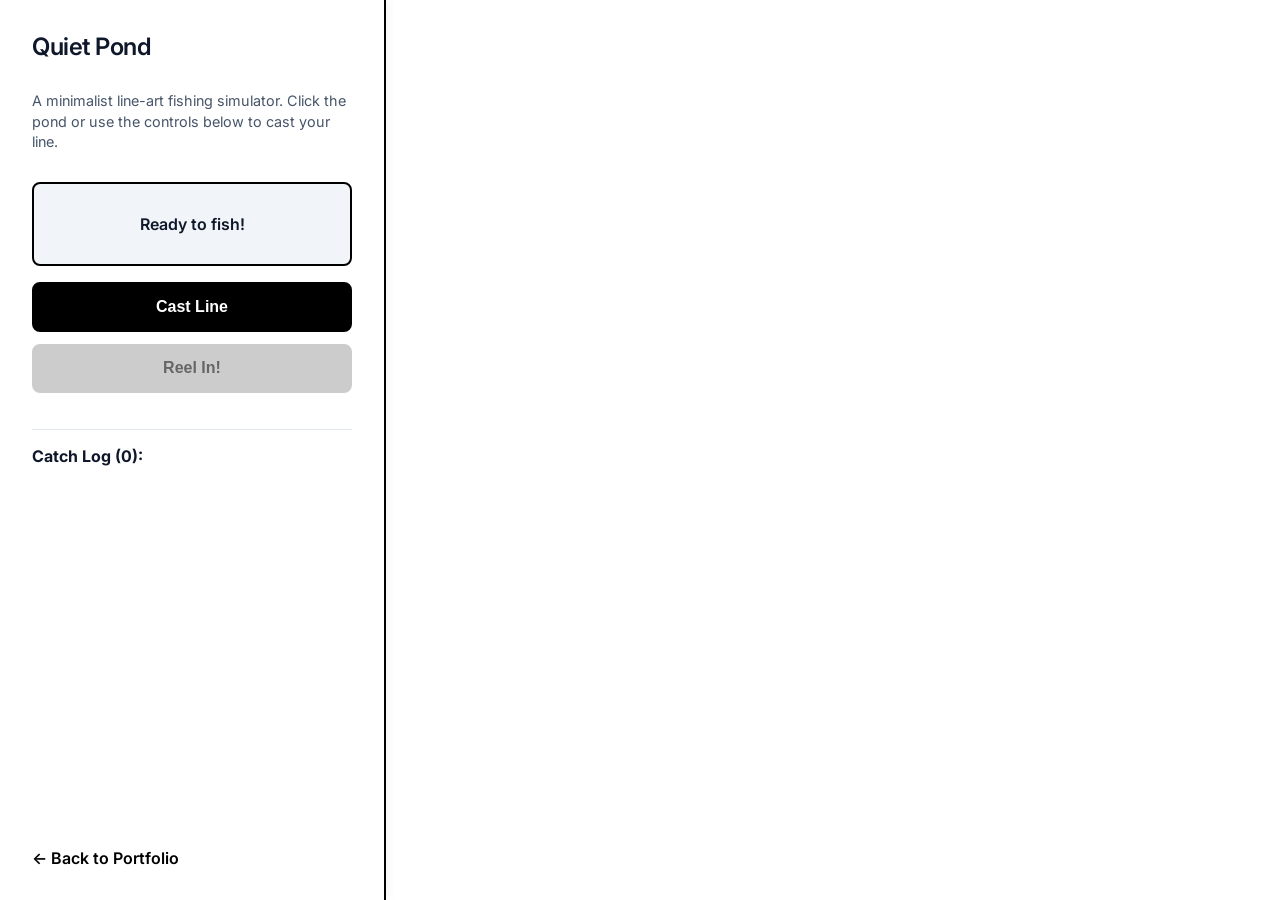
==== fishing.html @ 8e75d158 "Create fishing.html" ====
<!DOCTYPE html>
<html lang="en">
<head>
    <meta charset="UTF-8">
    <meta name="viewport" content="width=device-width, initial-scale=1.0">
    <title>Quiet Pond - Line Art Fishing</title>
    <link href="https://fonts.googleapis.com/css2?family=Inter:wght@400;600&display=swap" rel="stylesheet">
    <style>
        body {
            margin: 0;
            font-family: 'Inter', sans-serif;
            background-color: #f8f9fa;
            color: #0f172a;
            display: flex;
            height: 100vh;
            overflow: hidden;
        }
        #sidebar {
            width: 320px;
            background-color: #ffffff;
            padding: 2rem;
            box-shadow: 2px 0 10px rgba(0,0,0,0.05);
            z-index: 10;
            display: flex;
            flex-direction: column;
            border-right: 2px solid #000;
        }
        #game-container {
            flex: 1;
            height: 100%;
            background-color: #ffffff;
            position: relative;
        }
        canvas {
            display: block;
            width: 100%;
            height: 100%;
            cursor: pointer;
        }
        h1 { font-size: 1.5rem; margin-top: 0; font-weight: 600; letter-spacing: -0.5px; }
        p { font-size: 0.9rem; color: #475569; line-height: 1.4; }
        .control-group { margin-top: 1rem; }
        
        button {
            display: block;
            width: 100%;
            padding: 0.85rem;
            margin-bottom: 0.75rem;
            background-color: #000000;
            color: #ffffff;
            border: 2px solid #000000;
            border-radius: 8px;
            cursor: pointer;
            font-weight: 600;
            font-size: 1rem;
            transition: all 0.15s ease;
        }
        button:hover { 
            background-color: #ffffff; 
            color: #000000; 
        }
        button:disabled {
            background-color: #cccccc;
            border-color: #cccccc;
            cursor: not-allowed;
            color: #666666;
        }
        #status {
            margin-top: 1rem;
            padding: 1rem;
            background-color: #f1f5f9;
            border: 2px solid #000;
            border-radius: 8px;
            font-weight: 600;
            text-align: center;
            min-height: 48px;
            display: flex;
            align-items: center;
            justify-content: center;
        }
        #inventory-container {
            margin-top: 1.5rem;
            flex: 1;
            overflow-y: auto;
            border-top: 1px solid #e2e8f0;
            padding-top: 1rem;
        }
        .fish-item {
            font-size: 0.85rem;
            padding: 0.5rem 0;
            border-bottom: 1px dashed #cbd5e1;
            display: flex;
            justify-content: space-between;
        }
        .rarity-Common { color: #475569; }
        .rarity-Rare { font-weight: 600; color: #000; }
        .rarity-Legendary { font-weight: 600; text-decoration: underline; color: #000; }
        
        a.back-link {
            display: inline-block;
            margin-top: 1.5rem;
            color: #000;
            text-decoration: none;
            font-weight: 600;
        }
        a.back-link:hover { text-decoration: underline; }
    </style>
</head>
<body>
    <div id="sidebar">
        <h1>Quiet Pond</h1>
        <p>A minimalist line-art fishing simulator. Click the pond or use the controls below to cast your line.</p>
        
        <div id="status">Ready to fish!</div>
        
        <div class="control-group">
            <button id="btn-cast">Cast Line</button>
            <button id="btn-reel" disabled>Reel In!</button>
        </div>

        <div id="inventory-container">
            <strong>Catch Log (<span id="catch-count">0</span>):</strong>
            <div id="inventory-list"></div>
        </div>

        <a href="index.html" class="back-link">← Back to Portfolio</a>
    </div>
    
    <div id="game-container">
        <canvas id="pondCanvas"></canvas>
    </div>

    <script src="fishing.js"></script>
</body>
</html>
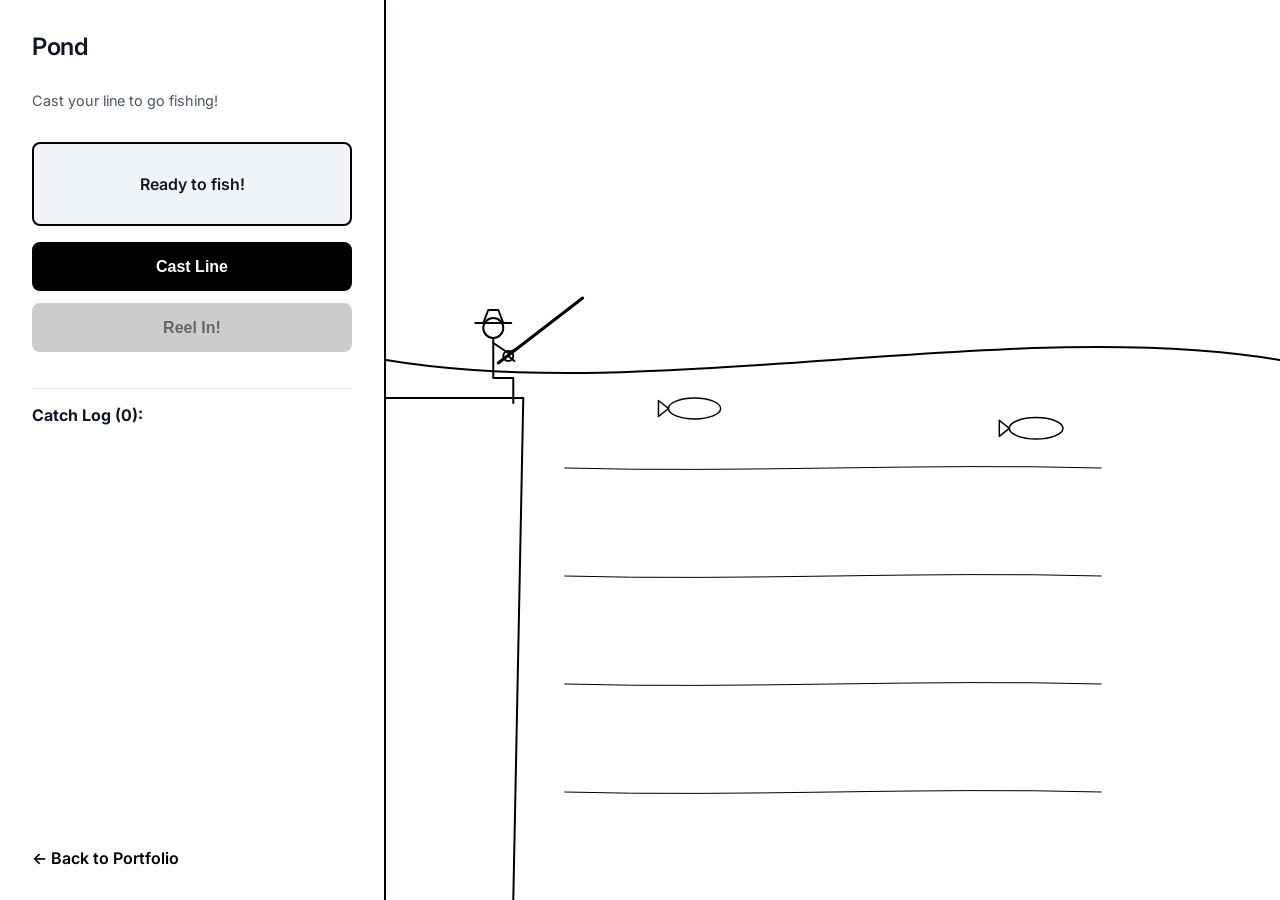
==== commit 15620ccb: "Update fishing.html" ====
--- a/fishing.html
+++ b/fishing.html
@@ -3,7 +3,7 @@
 <head>
     <meta charset="UTF-8">
     <meta name="viewport" content="width=device-width, initial-scale=1.0">
-    <title>Quiet Pond - Line Art Fishing</title>
+    <title>Pond</title>
     <link href="https://fonts.googleapis.com/css2?family=Inter:wght@400;600&display=swap" rel="stylesheet">
     <style>
         body {
@@ -108,8 +108,8 @@
 </head>
 <body>
     <div id="sidebar">
-        <h1>Quiet Pond</h1>
-        <p>A minimalist line-art fishing simulator. Click the pond or use the controls below to cast your line.</p>
+        <h1>Pond</h1>
+        <p>Cast your line to go fishing!</p>
         
         <div id="status">Ready to fish!</div>
         
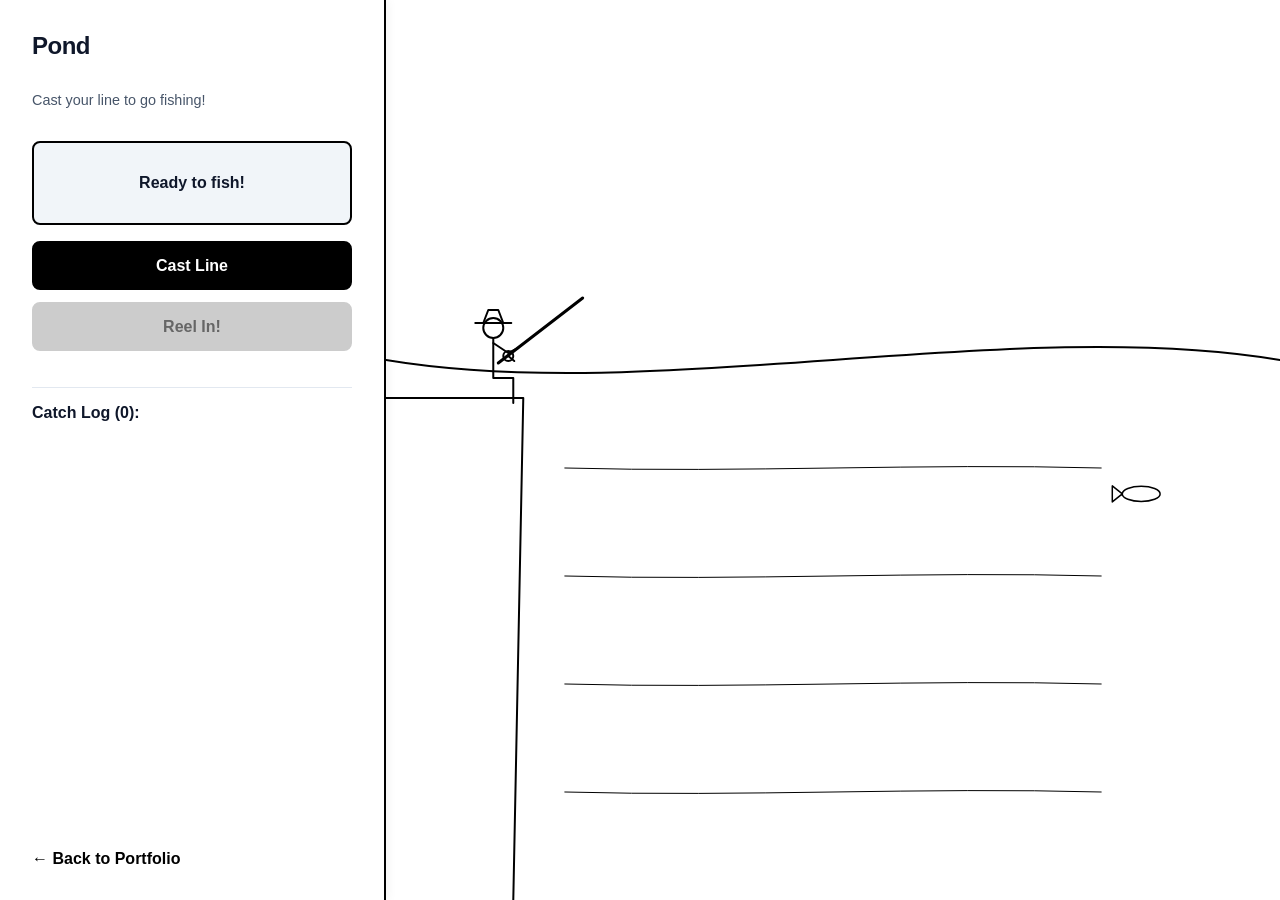
==== commit fb3f6c6b: "Update fishing.html" ====
--- a/fishing.html
+++ b/fishing.html
@@ -4,7 +4,7 @@
     <meta charset="UTF-8">
     <meta name="viewport" content="width=device-width, initial-scale=1.0">
     <title>Pond</title>
-    <link href="https://fonts.googleapis.com/css2?family=Inter:wght@400;600&display=swap" rel="stylesheet">
+
     <style>
         body {
             margin: 0;
